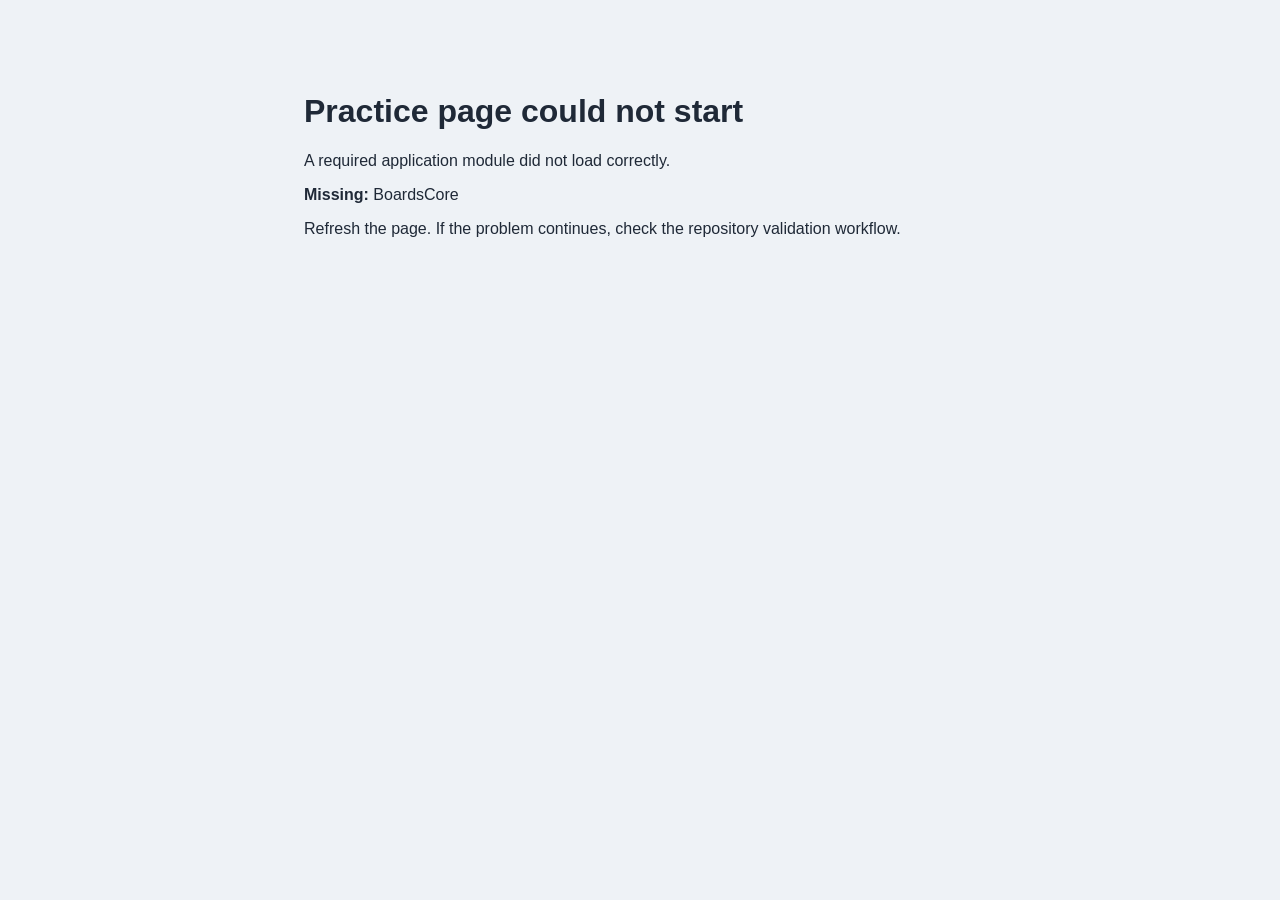
==== boards.html @ 1fe48257 "Add explicit analytics and builder regions" ====
<!DOCTYPE html>
<html lang="en">
<head>
  <meta charset="UTF-8">
  <meta name="viewport" content="width=device-width, initial-scale=1.0">
  <meta name="robots" content="noindex, nofollow, noarchive">
  <meta name="referrer" content="strict-origin-when-cross-origin">
  <title>Psychiatry Board Practice</title>
  <link rel="stylesheet" href="./styles/tokens.css?v=1">
  <link rel="stylesheet" href="./boards-shell.css?v=4">
  <link rel="stylesheet" href="./styles/ui-foundation.css?v=2">
  <link rel="stylesheet" href="./styles/feature-panels.css?v=1">
  <link rel="stylesheet" href="./boards-analytics.css?v=3">
  <link rel="stylesheet" href="./boards-builder.css?v=1">
</head>
<body>
  <div id="dashboardScreen" class="dashboard-screen">
    <header class="dashboard-topbar">
      <div>
        <div class="dashboard-eyebrow">K&amp;S QUESTION BANK</div>
        <h1>Psychiatry Board Practice</h1>
      </div>
      <div class="dashboard-top-actions">
        <a href="./index.html" class="text-link">Original study guide</a>
      </div>
    </header>

    <main class="dashboard-main">
      <section class="welcome-row">
        <div>
          <h2>Practice dashboard</h2>
          <p>Create a new randomized set, resume your current set, or review your question-bank status.</p>
        </div>
        <div class="dashboard-region dashboard-region-welcome-tools" data-dashboard-region="welcome-tools"></div>
      </section>

      <section id="summaryStats" class="summary-stats" aria-label="Question bank statistics"></section>

      <section class="dashboard-grid">
        <div class="dashboard-column">
          <article id="resumeCard" class="dashboard-card resume-card"></article>

          <article class="dashboard-card">
            <div class="card-heading-row">
              <div>
                <div class="card-kicker">CREATE</div>
                <h3>New practice set</h3>
              </div>
            </div>

            <div class="dashboard-region dashboard-region-practice-builder" data-dashboard-region="practice-builder"></div>

            <div class="form-section">
              <label class="field-label" for="questionCount">Number of questions</label>
              <div class="number-row">
                <input id="questionCount" type="number" min="1" max="602" value="40">
                <span id="questionRangeText">of 602 available</span>
              </div>
            </div>

            <div class="form-section">
              <div class="field-label">Mode</div>
              <div class="option-grid" id="modeOptions">
                <button type="button" class="option-card selected" data-mode="test">
                  <span class="option-title">Test mode</span>
                  <span class="option-copy">Answers and explanations stay hidden until you submit.</span>
                </button>
                <button type="button" class="option-card" data-mode="quiz">
                  <span class="option-title">Tutor mode</span>
                  <span class="option-copy">See the answer and explanation immediately.</span>
                </button>
              </div>
            </div>

            <div class="form-section" id="timingSection">
              <div class="field-label">Timing</div>
              <div class="segmented-control" id="timingOptions">
                <button type="button" class="segment selected" data-timing="timed">Timed</button>
                <button type="button" class="segment" data-timing="untimed">Untimed</button>
              </div>
              <div id="timerFields" class="timer-fields">
                <label>Hours<input id="timerHours" type="number" min="0" max="99" value="0"></label>
                <label>Minutes<input id="timerMinutes" type="number" min="0" max="59" value="47"></label>
                <label>Seconds<input id="timerSeconds" type="number" min="0" max="59" value="4"></label>
                <button type="button" id="boardPaceBtn" class="secondary-button">Use board pace</button>
              </div>
              <p class="field-help">The countdown is displayed continuously as hours:minutes:seconds.</p>
            </div>

            <button type="button" id="startNewSetBtn" class="primary-button full-width">Start randomized set</button>
          </article>

          <article class="dashboard-card">
            <div class="card-heading-row">
              <div>
                <div class="card-kicker">REVIEW</div>
                <h3>Focused practice</h3>
              </div>
            </div>
            <div class="review-actions">
              <button type="button" id="reviewIncorrectBtn" class="review-button">
                <span>Incorrect questions</span><strong id="reviewIncorrectCount">0</strong>
              </button>
              <button type="button" id="reviewFlaggedBtn" class="review-button">
                <span>Flagged questions</span><strong id="reviewFlaggedCount">0</strong>
              </button>
            </div>
          </article>
        </div>

        <div class="dashboard-column dashboard-column-wide">
          <article class="dashboard-card bank-card">
            <div class="card-heading-row bank-heading">
              <div>
                <div class="card-kicker">QUESTION BANK</div>
                <h3>All question statuses</h3>
                <p>Every question is shown below. Colors indicate your latest recorded result; the gold corner marks a flag.</p>
              </div>
            </div>
            <div id="bankLegend" class="bank-legend"></div>
            <div id="bankFilters" class="bank-filters"></div>
            <div id="bankGrid" class="bank-grid" aria-label="All question statuses"></div>
          </article>
          <section class="dashboard-region dashboard-region-stack" data-dashboard-region="analytics" aria-label="Analytics and test history"></section>
          <section class="dashboard-region dashboard-region-stack" data-dashboard-region="data-tools" aria-label="Data and recovery tools"></section>
        </div>
      </section>
    </main>

    <footer class="dashboard-footer">Unofficial personal study tool. Not produced or endorsed by ABPN or UWorld.</footer>
  </div>

  <div id="examScreen" class="exam-screen" hidden>
    <div id="examLoading" class="exam-loading">Opening your practice set…</div>
    <iframe id="examFrame" title="Psychiatry Board Practice Exam"></iframe>
  </div>

  <script src="https://accounts.google.com/gsi/client" async defer></script>
  <script src="./boards-config.js?v=4"></script>
  <script src="./data.js?v=3"></script>
  <script src="./questions-global.js?v=1"></script>
  <script src="./boards-store.js?v=1"></script>
  <script src="./boards-core.js?v=4"></script>
  <script src="./ui/dashboard-registry.js?v=1"></script>
  <script src="./ui/panel-templates.js?v=1"></script>
  <script src="./ui/dashboard-views.js?v=1"></script>
  <script src="./boards-dashboard.js?v=3"></script>
  <script src="./boards-exam-countdown.js?v=2"></script>
  <script src="./boards-exam-v2.js?v=3"></script>
  <script src="./boards-analytics.js?v=5"></script>
  <script src="./boards-builder.js?v=2"></script>
  <script src="./boards-nav-status.js?v=1"></script>
  <script src="./boards-maintenance.js?v=2"></script>
  <script src="./boards-safety.js?v=1"></script>
  <script src="./boards-question-bank-model.js?v=2"></script>
  <script src="./boards-visible-drive-client.js?v=1"></script>
  <script src="./boards-drive-backup.js?v=3"></script>
  <script src="./boards-question-vault.js?v=3"></script>
  <script src="./boards-hard-reset.js?v=2"></script>
  <script src="./boards-init.js?v=5"></script>
</body>
</html>
---- styles/tokens.css ----
:root {
  --color-navy:#12365f;
  --color-navy-dark:#0b2748;
  --color-blue:#2768a5;
  --color-blue-light:#e9f2fb;
  --color-green:#1f8a4c;
  --color-green-light:#e7f6ed;
  --color-red:#c13d3d;
  --color-red-light:#fceaea;
  --color-gold:#d99a20;
  --color-purple:#6d55a4;
  --color-surface:#ffffff;
  --color-page:#eef2f6;
  --color-border:#d5dde6;
  --color-text:#1f2937;
  --color-muted:#667789;

  /* Backward-compatible aliases used by the existing interface. */
  --navy:var(--color-navy);
  --navy-dark:var(--color-navy-dark);
  --blue:var(--color-blue);
  --blue-light:var(--color-blue-light);
  --green:var(--color-green);
  --green-light:var(--color-green-light);
  --red:var(--color-red);
  --red-light:var(--color-red-light);
  --gold:var(--color-gold);
  --purple:var(--color-purple);
  --surface:var(--color-surface);
  --page:var(--color-page);
  --border:var(--color-border);
  --text:var(--color-text);
  --muted:var(--color-muted);

  --space-1:4px;
  --space-2:8px;
  --space-3:12px;
  --space-4:16px;
  --space-5:20px;
  --space-6:24px;
  --space-7:32px;

  --radius-sm:5px;
  --radius-md:8px;
  --radius-lg:12px;
  --shadow-card:0 2px 8px rgba(26,46,68,.07);
  --shadow-dialog:0 24px 70px rgba(0,0,0,.28);
  --focus-ring:0 0 0 3px rgba(39,104,165,.24);
}
---- boards-shell.css ----
* { box-sizing:border-box; }
html, body { margin:0; min-height:100%; font-family:-apple-system,BlinkMacSystemFont,"Segoe UI",Roboto,Arial,sans-serif; color:var(--text); background:var(--page); }
button, input { font:inherit; }
button { cursor:pointer; }
.dashboard-screen { min-height:100vh; }
.dashboard-topbar { min-height:72px; display:flex; align-items:center; justify-content:space-between; gap:20px; padding:13px 32px; color:#fff; background:linear-gradient(135deg,var(--navy-dark),var(--navy)); box-shadow:0 2px 10px rgba(15,35,60,.22); }
.dashboard-topbar h1 { margin:2px 0 0; font-size:21px; letter-spacing:.01em; }
.dashboard-eyebrow { color:#bbd2e9; font-size:10px; font-weight:800; letter-spacing:.14em; }
.text-link { color:#e8f2fb; text-decoration:none; font-size:13px; font-weight:700; }
.text-link:hover { text-decoration:underline; }
.dashboard-main { width:min(1440px,100%); margin:0 auto; padding:26px 28px 44px; }
.welcome-row { display:flex; align-items:end; justify-content:space-between; gap:20px; margin-bottom:18px; }
.welcome-row h2 { margin:0 0 5px; color:var(--navy-dark); font-size:25px; }
.welcome-row p { margin:0; color:var(--muted); }
.summary-stats { display:grid; grid-template-columns:repeat(5,minmax(120px,1fr)); gap:12px; margin-bottom:18px; }
.stat-card { position:relative; overflow:hidden; padding:15px 17px; border:1px solid var(--border); border-radius:8px; background:var(--surface); box-shadow:0 2px 6px rgba(26,46,68,.06); }
.stat-card::before { content:""; position:absolute; inset:0 auto 0 0; width:4px; background:#95a4b3; }
.stat-card.correct::before { background:var(--green); }
.stat-card.incorrect::before { background:var(--red); }
.stat-card.flagged::before { background:var(--gold); }
.stat-card.unused::before { background:#8796a5; }
.stat-value { font-size:26px; line-height:1; font-weight:800; color:var(--navy-dark); font-variant-numeric:tabular-nums; }
.stat-label { margin-top:7px; color:var(--muted); font-size:11px; font-weight:800; text-transform:uppercase; letter-spacing:.06em; }
.dashboard-grid { display:grid; grid-template-columns:minmax(330px,430px) minmax(0,1fr); gap:18px; align-items:start; }
.dashboard-column { display:flex; flex-direction:column; gap:18px; }
.dashboard-card { padding:20px; border:1px solid var(--border); border-radius:9px; background:var(--surface); box-shadow:0 2px 8px rgba(26,46,68,.07); }
.card-heading-row { display:flex; align-items:flex-start; justify-content:space-between; gap:16px; margin-bottom:16px; }
.card-heading-row h3 { margin:2px 0 0; color:var(--navy-dark); font-size:19px; }
.card-kicker { color:var(--blue); font-size:10px; font-weight:900; letter-spacing:.13em; }
.resume-card:empty { display:none; }
.resume-card { border-left:5px solid var(--blue); }
.resume-heading { display:flex; align-items:flex-start; justify-content:space-between; gap:14px; }
.resume-heading h3 { margin:2px 0 4px; color:var(--navy-dark); }
.resume-mode { display:inline-flex; padding:5px 8px; border-radius:999px; color:#fff; background:var(--navy); font-size:10px; font-weight:900; letter-spacing:.06em; }
.resume-meta { display:grid; grid-template-columns:repeat(3,1fr); gap:8px; margin:16px 0; }
.resume-metric { padding:10px; border-radius:6px; background:#f3f6f9; text-align:center; }
.resume-metric strong { display:block; color:var(--navy-dark); font-size:17px; font-variant-numeric:tabular-nums; }
.resume-metric span { color:var(--muted); font-size:10px; font-weight:800; text-transform:uppercase; }
.resume-actions { display:flex; gap:9px; flex-wrap:wrap; }
.form-section { margin-top:18px; }
.field-label { display:block; margin-bottom:8px; color:#344455; font-size:12px; font-weight:850; text-transform:uppercase; letter-spacing:.04em; }
.number-row { display:flex; align-items:center; gap:10px; }
.number-row input { width:110px; padding:10px 11px; border:1px solid #aebdca; border-radius:6px; font-size:18px; font-weight:700; }
.number-row span { color:var(--muted); font-size:12px; }
.option-grid { display:grid; grid-template-columns:1fr 1fr; gap:10px; }
.option-card { min-height:104px; padding:13px; border:2px solid var(--border); border-radius:7px; background:#fff; text-align:left; }
.option-card:hover { border-color:#92aec9; }
.option-card.selected { border-color:var(--blue); background:var(--blue-light); box-shadow:0 0 0 1px rgba(39,104,165,.08); }
.option-title { display:block; color:var(--navy-dark); font-weight:850; }
.option-copy { display:block; margin-top:6px; color:var(--muted); font-size:11.5px; line-height:1.45; }
.segmented-control { display:inline-flex; padding:3px; border:1px solid #b9c5d1; border-radius:7px; background:#f0f4f7; }
.segment { min-width:92px; padding:7px 13px; border:0; border-radius:5px; color:#526577; background:transparent; font-weight:800; }
.segment.selected { color:#fff; background:var(--navy); }
.timer-fields { display:flex; align-items:end; gap:8px; flex-wrap:wrap; margin-top:12px; }
.timer-fields label { color:var(--muted); font-size:10px; font-weight:800; text-transform:uppercase; }
.timer-fields input { display:block; width:72px; margin-top:5px; padding:9px 8px; border:1px solid #aebdca; border-radius:5px; font-size:16px; font-weight:750; font-variant-numeric:tabular-nums; }
.timer-fields.disabled { opacity:.45; pointer-events:none; }
.field-help { margin:8px 0 0; color:var(--muted); font-size:11px; line-height:1.4; }
.primary-button,.secondary-button,.danger-button { border-radius:6px; padding:10px 15px; font-weight:850; }
.primary-button { border:1px solid var(--blue); color:#fff; background:var(--blue); }
.primary-button:hover { background:#1e5689; }
.secondary-button { border:1px solid #aebdca; color:#34495e; background:#fff; }
.secondary-button:hover { background:#f4f7fa; }
.danger-button { border:1px solid #b43a3a; color:#fff; background:#b43a3a; }
.full-width { width:100%; margin-top:22px; }
.review-actions { display:grid; grid-template-columns:1fr 1fr; gap:9px; }
.review-button { display:flex; justify-content:space-between; align-items:center; gap:10px; padding:12px; border:1px solid var(--border); border-radius:6px; background:#f8fafc; color:#344455; font-weight:750; }
.review-button strong { display:inline-flex; min-width:29px; height:25px; align-items:center; justify-content:center; border-radius:999px; color:#fff; background:var(--navy); font-size:12px; }
.review-button:disabled { opacity:.45; cursor:not-allowed; }
.bank-card { min-height:620px; }
.bank-heading p { max-width:720px; margin:7px 0 0; color:var(--muted); font-size:12px; line-height:1.45; }
.bank-legend { display:flex; flex-wrap:wrap; gap:12px; padding:10px 12px; border:1px solid var(--border); border-radius:6px; background:#f7f9fb; }
.legend-item { display:inline-flex; align-items:center; gap:6px; color:#526577; font-size:11px; font-weight:750; }
.legend-swatch { position:relative; width:18px; height:18px; border:1px solid #aebdca; border-radius:4px; background:#fff; }
.legend-swatch.correct { border-color:#54a877; background:var(--green-light); }
.legend-swatch.incorrect { border-color:#db7777; background:var(--red-light); }
.legend-swatch.answered { border-color:#7798ba; background:#e7f0fa; }
.legend-swatch.unused { background:#fff; }
.legend-swatch.flagged::after { content:""; position:absolute; top:-3px; right:-3px; width:7px; height:7px; border-radius:50%; background:var(--gold); border:1px solid #fff; }
.bank-filters { display:flex; flex-wrap:wrap; gap:7px; margin:13px 0; }
.filter-button { padding:6px 10px; border:1px solid #b9c5d1; border-radius:999px; color:#526577; background:#fff; font-size:11px; font-weight:800; }
.filter-button.selected { color:#fff; border-color:var(--navy); background:var(--navy); }
.bank-grid { display:grid; grid-template-columns:repeat(auto-fill,minmax(42px,1fr)); gap:6px; max-height:620px; overflow-y:auto; padding:3px 4px 5px 1px; }
.bank-tile { position:relative; height:38px; border:1px solid #b7c3cf; border-radius:5px; color:#526577; background:#fff; font-size:10.5px; font-weight:850; font-variant-numeric:tabular-nums; }
.bank-tile.correct { color:#166534; border-color:#68b386; background:var(--green-light); }
.bank-tile.incorrect,.bank-tile.omitted { color:#9b2d2d; border-color:#dd7d7d; background:var(--red-light); }
.bank-tile.answered { color:#244d78; border-color:#7899b9; background:#e7f0fa; }
.bank-tile.flagged::after { content:""; position:absolute; top:-3px; right:-3px; width:8px; height:8px; border-radius:50%; background:var(--gold); border:1px solid #fff; box-shadow:0 0 0 1px rgba(112,74,0,.25); }
.bank-tile.filtered-out { display:none; }
.dashboard-footer { padding:18px 24px 30px; color:#7b8b9a; text-align:center; font-size:10.5px; }
.exam-screen { position:fixed; inset:0; background:#eef2f6; }
.exam-screen iframe { width:100%; height:100%; border:0; display:block; }
.exam-loading { position:absolute; inset:0; z-index:2; display:flex; align-items:center; justify-content:center; color:var(--navy); font-weight:800; background:#eef2f6; }
@media(max-width:980px){ .summary-stats{grid-template-columns:repeat(3,1fr)} .dashboard-grid{grid-template-columns:1fr} .bank-grid{max-height:450px} }
@media(max-width:620px){ .dashboard-topbar{padding:12px 16px}.dashboard-main{padding:20px 13px 36px}.summary-stats{grid-template-columns:repeat(2,1fr)}.option-grid,.review-actions{grid-template-columns:1fr}.resume-meta{grid-template-columns:1fr 1fr}.bank-grid{grid-template-columns:repeat(7,1fr)} }
---- styles/feature-panels.css ----
.dashboard-region-stack {
  display:flex;
  flex-direction:column;
  gap:var(--space-5);
}

.progress-management-section {
  display:flex;
  flex-direction:column;
  gap:var(--space-5);
}

.reset-action-row,
.drive-backup-actions,
.question-vault-actions {
  display:flex;
  flex-wrap:wrap;
  gap:var(--space-2);
  margin-top:var(--space-3);
}

.reset-selection-summary,
.drive-backup-status {
  margin-top:var(--space-3);
  padding:10px var(--space-3);
  border:1px solid var(--border);
  border-radius:var(--radius-sm);
  background:#f7f9fb;
  color:var(--muted);
  font-size:12px;
}

.drive-backup-status.good {
  border-color:#abd6ba;
  background:#edf8f1;
  color:#17633a;
}

.drive-backup-status.warning {
  border-color:#e5c778;
  background:#fff8e8;
  color:#765500;
}

.drive-backup-status.error {
  border-color:#e7b0b0;
  background:#fff0f0;
  color:#8d2626;
}

.bank-grid.reset-selection-mode {
  padding:7px;
  border:2px dashed var(--blue);
  border-radius:var(--radius-md);
  background:#f4f8fc;
}

.bank-grid.reset-selection-mode .bank-tile { cursor:pointer; }

.bank-tile.reset-selected {
  outline:3px solid var(--purple);
  outline-offset:1px;
  border-color:var(--purple)!important;
  background:#eee9fb!important;
  color:#4b347d!important;
}

.bank-tile.reset-selected::before {
  position:absolute;
  top:0;
  left:2px;
  content:"✓";
  font-size:9px;
  font-weight:900;
}

.backup-row,
.cloud-history-row {
  display:flex;
  align-items:center;
  justify-content:space-between;
  gap:var(--space-3);
  padding:12px 0;
  border-top:1px solid var(--border);
}

.backup-row:first-child,
.cloud-history-row:first-child { border-top:0; }

.backup-row > div:first-child span,
.cloud-history-row span {
  display:block;
  margin-top:4px;
  color:var(--muted);
  font-size:11px;
}

.backup-actions {
  display:flex;
  flex-wrap:wrap;
  justify-content:flex-end;
  gap:7px;
}

.danger-button:disabled,
.secondary-button:disabled {
  cursor:not-allowed;
  opacity:.45;
}

.drive-backup-grid {
  display:grid;
  grid-template-columns:1fr 1fr;
  gap:10px;
  margin-top:var(--space-3);
}

.drive-backup-detail {
  padding:11px;
  border:1px solid var(--border);
  border-radius:var(--radius-sm);
  background:#f8fafc;
  color:var(--muted);
  font-size:12px;
}

.drive-backup-detail strong {
  display:block;
  margin-bottom:4px;
  color:var(--navy-dark);
}

.drive-auto-row {
  display:flex;
  align-items:center;
  gap:8px;
  margin-top:var(--space-3);
  color:var(--muted);
  font-size:12px;
}

.question-vault-note,
.hard-reset-warning {
  margin-top:var(--space-3);
  padding:11px var(--space-3);
  border-left:4px solid var(--purple);
  border-radius:var(--radius-sm);
  background:#f5f2fb;
  color:#4b3d68;
  font-size:12px;
  line-height:1.5;
}

.question-vault-summary {
  margin-top:var(--space-3);
  color:var(--muted);
  font-size:12px;
}

.question-vault-actions a.secondary-button {
  display:inline-flex;
  align-items:center;
  text-decoration:none;
}

.hard-reset-card {
  border-color:#e1b4b4;
  background:#fffafa;
}

.hard-reset-warning {
  border-left-color:#b53232;
  background:#fff0f0;
  color:#742020;
}

.hard-reset-modal {
  position:fixed;
  inset:0;
  z-index:1000;
  display:flex;
  align-items:center;
  justify-content:center;
  padding:20px;
  background:rgba(10,24,41,.58);
}

.hard-reset-modal[hidden] { display:none; }

.hard-reset-dialog {
  width:min(610px,100%);
  max-height:92vh;
  overflow:auto;
  padding:24px;
  border-radius:var(--radius-lg);
  background:var(--surface);
  box-shadow:0 24px 70px rgba(0,0,0,.28);
}

.hard-reset-dialog h2 {
  margin:0 0 8px;
  color:#7f2020;
}

.hard-reset-dialog p {
  color:var(--muted);
  line-height:1.55;
}

.hard-reset-field {
  display:block;
  margin-top:15px;
  color:var(--navy-dark);
  font-size:12px;
  font-weight:750;
}

.hard-reset-field input[type="password"],
.hard-reset-field input[type="text"] {
  display:block;
  width:100%;
  margin-top:6px;
  padding:10px 11px;
  border:1px solid var(--border);
  border-radius:var(--radius-md);
  font:inherit;
}

.hard-reset-check {
  display:flex;
  align-items:flex-start;
  gap:9px;
  margin-top:16px;
  color:#5d3c3c;
  font-size:12px;
  line-height:1.45;
}

.hard-reset-actions {
  display:flex;
  flex-wrap:wrap;
  justify-content:flex-end;
  gap:9px;
  margin-top:20px;
}

.hard-reset-code-note {
  margin-top:7px;
  color:var(--muted);
  font-size:11px;
}

@media(max-width:700px) {
  .drive-backup-grid { grid-template-columns:1fr; }

  .backup-row,
  .cloud-history-row {
    align-items:flex-start;
    flex-direction:column;
  }

  .backup-actions { justify-content:flex-start; }
  .reset-action-row > * { flex:1 1 150px; }
}

@media(max-width:620px) {
  .hard-reset-actions > * { flex:1 1 150px; }
}
---- boards-analytics.css ----
.analytics-section{display:grid;grid-template-columns:1fr;gap:18px;margin-top:18px}.analytics-metrics{display:grid;grid-template-columns:repeat(5,minmax(120px,1fr));gap:10px;margin-bottom:16px}.analytics-metric{padding:13px;border:1px solid var(--border);border-radius:7px;background:#f8fafc}.analytics-metric strong{display:block;color:var(--navy-dark);font-size:22px;font-variant-numeric:tabular-nums}.analytics-metric span{display:block;margin-top:5px;color:var(--muted);font-size:10px;font-weight:800;text-transform:uppercase}.category-table{border:1px solid var(--border);border-radius:7px;overflow:hidden}.category-row{display:grid;grid-template-columns:minmax(220px,2fr) repeat(4,minmax(80px,.65fr));gap:10px;align-items:center;padding:10px 12px;border-top:1px solid var(--border);font-size:12px}.category-row:first-child{border-top:0}.category-head{background:#edf2f7;color:#526577;font-weight:900;text-transform:uppercase;font-size:10px}.history-row{display:grid;grid-template-columns:minmax(170px,1.2fr) 75px minmax(170px,1fr) auto;gap:12px;align-items:center;padding:12px 0;border-top:1px solid var(--border)}.history-row:first-child{border-top:0}.history-row>div:first-child span{display:block;margin-top:4px;color:var(--muted);font-size:11px}.history-score{font-size:22px;font-weight:900;color:var(--navy-dark)}.history-meta{font-size:11px;line-height:1.45;color:var(--muted)}.history-actions{display:flex;gap:6px}.analytics-empty{padding:20px;border:1px dashed #b7c3cf;border-radius:7px;color:var(--muted);text-align:center;font-size:12px}.history-modal{position:fixed;inset:0;z-index:10000;padding:28px;background:rgba(15,23,42,.72);overflow:auto}.history-dialog{position:relative;width:min(1000px,100%);margin:0 auto;background:#fff;border-radius:10px;padding:26px;box-shadow:0 24px 70px rgba(0,0,0,.35)}.history-close{position:absolute;right:14px;top:10px;border:0;background:none;font-size:30px;color:#64748b}.review-summary{display:flex;flex-wrap:wrap;gap:10px;margin:12px 0 20px}.review-summary span,.review-summary strong{padding:8px 10px;border-radius:6px;background:#eef3f8}.review-summary strong{color:var(--navy-dark);font-size:20px}.review-table-wrap{overflow:auto}.review-table-wrap table{width:100%;border-collapse:collapse;font-size:12px}.review-table-wrap th,.review-table-wrap td{padding:9px;border-bottom:1px solid var(--border);text-align:left}.review-question{margin-top:8px;border:1px solid var(--border);border-left:5px solid #94a3b8;border-radius:6px;padding:10px 12px}.review-question.correct{border-left-color:#22a35a}.review-question.incorrect,.review-question.omitted{border-left-color:#cf4a4a}.review-question summary{cursor:pointer;font-weight:800}.review-question p{line-height:1.5}.review-explanation{padding:10px;background:#f7f9fb;border-radius:5px}.dashboard-column-wide>.bank-card{order:0}#analyticsSection{order:1}#progressManagementSection{order:2}@media(max-width:1100px){.analytics-metrics{grid-template-columns:repeat(3,1fr)}}@media(max-width:700px){.analytics-metrics{grid-template-columns:repeat(2,1fr)}.category-row{grid-template-columns:1fr 60px 60px 65px 75px;font-size:10px}.history-row{grid-template-columns:1fr 70px}.history-meta,.history-actions{grid-column:1/-1}.history-modal{padding:10px}.history-dialog{padding:20px}}
---- boards-builder.css ----
.builder-section { padding-top:18px; border-top:1px solid #e2e8f0; }
.builder-heading-row { display:flex; align-items:flex-start; justify-content:space-between; gap:12px; }
.builder-summary { margin-top:-3px; color:#6b7c8d; font-size:11px; }
.builder-mini-actions { display:flex; gap:5px; flex-wrap:wrap; }
.builder-link-button { padding:4px 7px; border:0; color:#2768a5; background:transparent; font-size:11px; font-weight:800; }
.builder-link-button:hover { text-decoration:underline; }
.subject-selection-grid { display:grid; grid-template-columns:1fr; gap:6px; max-height:300px; overflow-y:auto; margin-top:10px; padding:3px; border:1px solid #d5dde6; border-radius:7px; background:#f7f9fb; }
.subject-option { position:relative; display:grid; grid-template-columns:20px minmax(0,1fr) 38px; align-items:center; gap:9px; min-height:52px; padding:8px 10px; border:1px solid transparent; border-radius:6px; background:#fff; cursor:pointer; }
.subject-option:hover { border-color:#9eb5ca; }
.subject-option.selected { border-color:#6f9cc5; background:#edf5fc; }
.subject-option input { position:absolute; opacity:0; pointer-events:none; }
.subject-check { display:flex; width:17px; height:17px; align-items:center; justify-content:center; border:1px solid #9aabba; border-radius:4px; background:#fff; }
.subject-option.selected .subject-check { border-color:#2768a5; background:#2768a5; }
.subject-option.selected .subject-check::after { content:'✓'; color:#fff; font-size:12px; font-weight:900; }
.subject-copy { min-width:0; }
.subject-copy strong { display:block; color:#173b62; font-size:11.5px; }
.subject-copy span { display:block; margin-top:2px; overflow:hidden; color:#647587; font-size:10.5px; line-height:1.3; text-overflow:ellipsis; white-space:nowrap; }
.subject-count { display:flex; min-width:32px; height:25px; align-items:center; justify-content:center; border-radius:999px; color:#244d78; background:#e5eef7; font-size:10.5px; font-weight:850; }
.pool-grid { display:grid; grid-template-columns:repeat(2,minmax(0,1fr)); gap:8px; }
.pool-card { position:relative; min-height:91px; padding:11px 48px 11px 11px; border:2px solid #d5dde6; border-radius:7px; color:#344455; background:#fff; text-align:left; }
.pool-card:hover { border-color:#94adc4; }
.pool-card.selected { border-color:#2768a5; background:#eaf3fb; }
.pool-title { display:block; color:#173b62; font-size:12.5px; font-weight:850; }
.pool-copy { display:block; margin-top:5px; color:#667789; font-size:10.5px; line-height:1.35; }
.pool-count { position:absolute; top:10px; right:10px; display:flex; min-width:31px; height:25px; align-items:center; justify-content:center; padding:0 7px; border-radius:999px; color:#fff; background:#173b62; font-size:10.5px; }
.pool-card.selected .pool-count { background:#2768a5; }
.builder-warning { margin-top:9px; padding:9px 10px; border:1px solid #e2a4a4; border-radius:6px; color:#922f2f; background:#fceded; font-size:11px; font-weight:700; }
#startNewSetBtn:disabled { opacity:.48; cursor:not-allowed; }
@media(min-width:1200px){ .subject-selection-grid{grid-template-columns:1fr 1fr} }
@media(max-width:620px){ .pool-grid{grid-template-columns:1fr}.subject-selection-grid{max-height:360px} }
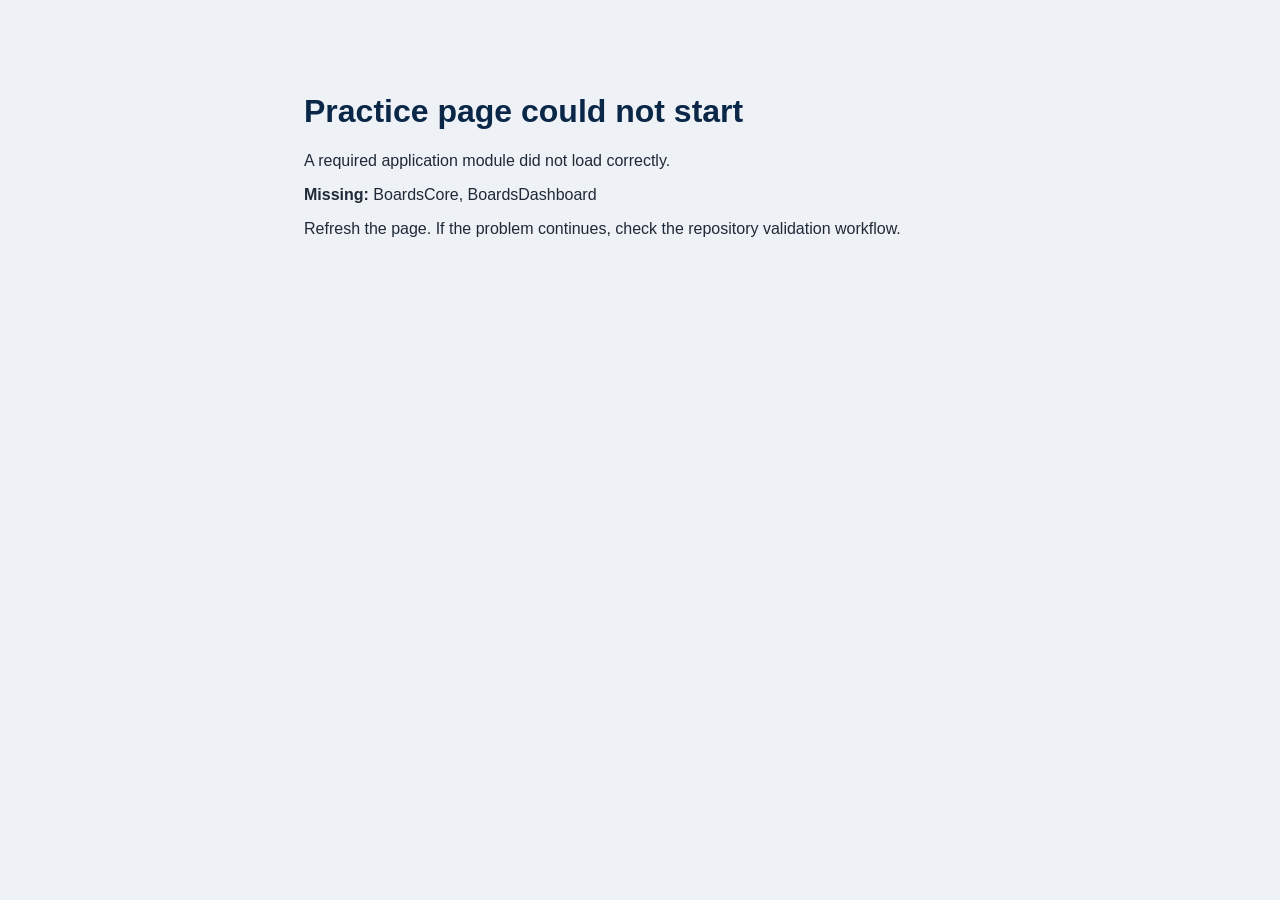
==== commit 53404dc5: "Bump refactored UI asset cache versions" ====
--- a/boards.html
+++ b/boards.html
@@ -10,7 +10,7 @@
   <link rel="stylesheet" href="./boards-shell.css?v=4">
   <link rel="stylesheet" href="./styles/ui-foundation.css?v=2">
   <link rel="stylesheet" href="./styles/feature-panels.css?v=1">
-  <link rel="stylesheet" href="./boards-analytics.css?v=3">
+  <link rel="stylesheet" href="./boards-analytics.css?v=4">
   <link rel="stylesheet" href="./boards-builder.css?v=1">
 </head>
 <body>
@@ -143,8 +143,8 @@
   <script src="./boards-core.js?v=4"></script>
   <script src="./ui/dashboard-registry.js?v=1"></script>
   <script src="./ui/panel-templates.js?v=1"></script>
-  <script src="./ui/dashboard-views.js?v=1"></script>
-  <script src="./boards-dashboard.js?v=3"></script>
+  <script src="./ui/dashboard-views.js?v=2"></script>
+  <script src="./boards-dashboard.js?v=4"></script>
   <script src="./boards-exam-countdown.js?v=2"></script>
   <script src="./boards-exam-v2.js?v=3"></script>
   <script src="./boards-analytics.js?v=5"></script>
--- a/boards-analytics.css
+++ b/boards-analytics.css
@@ -1 +1,245 @@
-.analytics-section{display:grid;grid-template-columns:1fr;gap:18px;margin-top:18px}.analytics-metrics{display:grid;grid-template-columns:repeat(5,minmax(120px,1fr));gap:10px;margin-bottom:16px}.analytics-metric{padding:13px;border:1px solid var(--border);border-radius:7px;background:#f8fafc}.analytics-metric strong{display:block;color:var(--navy-dark);font-size:22px;font-variant-numeric:tabular-nums}.analytics-metric span{display:block;margin-top:5px;color:var(--muted);font-size:10px;font-weight:800;text-transform:uppercase}.category-table{border:1px solid var(--border);border-radius:7px;overflow:hidden}.category-row{display:grid;grid-template-columns:minmax(220px,2fr) repeat(4,minmax(80px,.65fr));gap:10px;align-items:center;padding:10px 12px;border-top:1px solid var(--border);font-size:12px}.category-row:first-child{border-top:0}.category-head{background:#edf2f7;color:#526577;font-weight:900;text-transform:uppercase;font-size:10px}.history-row{display:grid;grid-template-columns:minmax(170px,1.2fr) 75px minmax(170px,1fr) auto;gap:12px;align-items:center;padding:12px 0;border-top:1px solid var(--border)}.history-row:first-child{border-top:0}.history-row>div:first-child span{display:block;margin-top:4px;color:var(--muted);font-size:11px}.history-score{font-size:22px;font-weight:900;color:var(--navy-dark)}.history-meta{font-size:11px;line-height:1.45;color:var(--muted)}.history-actions{display:flex;gap:6px}.analytics-empty{padding:20px;border:1px dashed #b7c3cf;border-radius:7px;color:var(--muted);text-align:center;font-size:12px}.history-modal{position:fixed;inset:0;z-index:10000;padding:28px;background:rgba(15,23,42,.72);overflow:auto}.history-dialog{position:relative;width:min(1000px,100%);margin:0 auto;background:#fff;border-radius:10px;padding:26px;box-shadow:0 24px 70px rgba(0,0,0,.35)}.history-close{position:absolute;right:14px;top:10px;border:0;background:none;font-size:30px;color:#64748b}.review-summary{display:flex;flex-wrap:wrap;gap:10px;margin:12px 0 20px}.review-summary span,.review-summary strong{padding:8px 10px;border-radius:6px;background:#eef3f8}.review-summary strong{color:var(--navy-dark);font-size:20px}.review-table-wrap{overflow:auto}.review-table-wrap table{width:100%;border-collapse:collapse;font-size:12px}.review-table-wrap th,.review-table-wrap td{padding:9px;border-bottom:1px solid var(--border);text-align:left}.review-question{margin-top:8px;border:1px solid var(--border);border-left:5px solid #94a3b8;border-radius:6px;padding:10px 12px}.review-question.correct{border-left-color:#22a35a}.review-question.incorrect,.review-question.omitted{border-left-color:#cf4a4a}.review-question summary{cursor:pointer;font-weight:800}.review-question p{line-height:1.5}.review-explanation{padding:10px;background:#f7f9fb;border-radius:5px}.dashboard-column-wide>.bank-card{order:0}#analyticsSection{order:1}#progressManagementSection{order:2}@media(max-width:1100px){.analytics-metrics{grid-template-columns:repeat(3,1fr)}}@media(max-width:700px){.analytics-metrics{grid-template-columns:repeat(2,1fr)}.category-row{grid-template-columns:1fr 60px 60px 65px 75px;font-size:10px}.history-row{grid-template-columns:1fr 70px}.history-meta,.history-actions{grid-column:1/-1}.history-modal{padding:10px}.history-dialog{padding:20px}}+.analytics-section {
+  display:grid;
+  grid-template-columns:1fr;
+  gap:18px;
+  margin-top:18px;
+}
+
+.analytics-metrics {
+  display:grid;
+  grid-template-columns:repeat(5,minmax(120px,1fr));
+  gap:10px;
+  margin-bottom:16px;
+}
+
+.analytics-metric {
+  min-width:0;
+  padding:13px;
+  border:1px solid var(--border);
+  border-radius:7px;
+  background:#f8fafc;
+}
+
+.analytics-metric strong {
+  display:block;
+  color:var(--navy-dark);
+  font-size:22px;
+  font-variant-numeric:tabular-nums;
+}
+
+.analytics-metric span {
+  display:block;
+  margin-top:5px;
+  overflow-wrap:anywhere;
+  color:var(--muted);
+  font-size:10px;
+  font-weight:800;
+  text-transform:uppercase;
+}
+
+.category-table {
+  max-width:100%;
+  overflow:hidden;
+  border:1px solid var(--border);
+  border-radius:7px;
+}
+
+.category-row {
+  display:grid;
+  grid-template-columns:minmax(220px,2fr) repeat(4,minmax(80px,.65fr));
+  gap:10px;
+  align-items:center;
+  padding:10px 12px;
+  border-top:1px solid var(--border);
+  font-size:12px;
+}
+
+.category-row:first-child { border-top:0; }
+.category-row > span { min-width:0; }
+
+.category-head {
+  background:#edf2f7;
+  color:#526577;
+  font-size:10px;
+  font-weight:900;
+  text-transform:uppercase;
+}
+
+.history-row {
+  display:grid;
+  grid-template-columns:minmax(170px,1.2fr) 75px minmax(170px,1fr) auto;
+  gap:12px;
+  align-items:center;
+  padding:12px 0;
+  border-top:1px solid var(--border);
+}
+
+.history-row:first-child { border-top:0; }
+
+.history-row > div {
+  min-width:0;
+}
+
+.history-row > div:first-child span {
+  display:block;
+  margin-top:4px;
+  color:var(--muted);
+  font-size:11px;
+}
+
+.history-score {
+  color:var(--navy-dark);
+  font-size:22px;
+  font-weight:900;
+}
+
+.history-meta {
+  color:var(--muted);
+  font-size:11px;
+  line-height:1.45;
+}
+
+.history-actions {
+  display:flex;
+  flex-wrap:wrap;
+  gap:6px;
+}
+
+.analytics-empty {
+  padding:20px;
+  border:1px dashed #b7c3cf;
+  border-radius:7px;
+  color:var(--muted);
+  font-size:12px;
+  text-align:center;
+}
+
+.history-modal {
+  position:fixed;
+  inset:0;
+  z-index:10000;
+  overflow:auto;
+  padding:28px;
+  background:rgba(15,23,42,.72);
+}
+
+.history-dialog {
+  position:relative;
+  width:min(1000px,100%);
+  margin:0 auto;
+  padding:26px;
+  border-radius:10px;
+  background:#fff;
+  box-shadow:0 24px 70px rgba(0,0,0,.35);
+}
+
+.history-close {
+  position:absolute;
+  top:10px;
+  right:14px;
+  border:0;
+  background:none;
+  color:#64748b;
+  font-size:30px;
+}
+
+.review-summary {
+  display:flex;
+  flex-wrap:wrap;
+  gap:10px;
+  margin:12px 0 20px;
+}
+
+.review-summary span,
+.review-summary strong {
+  padding:8px 10px;
+  border-radius:6px;
+  background:#eef3f8;
+}
+
+.review-summary strong {
+  color:var(--navy-dark);
+  font-size:20px;
+}
+
+.review-table-wrap {
+  max-width:100%;
+  overflow:auto;
+}
+
+.review-table-wrap table {
+  width:100%;
+  border-collapse:collapse;
+  font-size:12px;
+}
+
+.review-table-wrap th,
+.review-table-wrap td {
+  padding:9px;
+  border-bottom:1px solid var(--border);
+  text-align:left;
+}
+
+.review-question {
+  margin-top:8px;
+  padding:10px 12px;
+  border:1px solid var(--border);
+  border-left:5px solid #94a3b8;
+  border-radius:6px;
+}
+
+.review-question.correct { border-left-color:#22a35a; }
+.review-question.incorrect,
+.review-question.omitted { border-left-color:#cf4a4a; }
+
+.review-question summary {
+  cursor:pointer;
+  font-weight:800;
+}
+
+.review-question p { line-height:1.5; }
+
+.review-explanation {
+  padding:10px;
+  border-radius:5px;
+  background:#f7f9fb;
+}
+
+.dashboard-column-wide > .bank-card { order:0; }
+#analyticsSection { order:1; }
+#progressManagementSection { order:2; }
+
+@media(max-width:1100px) {
+  .analytics-metrics { grid-template-columns:repeat(3,minmax(0,1fr)); }
+}
+
+@media(max-width:700px) {
+  .analytics-metrics { grid-template-columns:repeat(2,minmax(0,1fr)); }
+
+  .category-row {
+    grid-template-columns:minmax(0,1.45fr) repeat(4,minmax(0,.62fr));
+    gap:4px;
+    padding:8px 6px;
+    font-size:9.5px;
+  }
+
+  .category-row > span:first-child {
+    overflow-wrap:anywhere;
+  }
+
+  .category-head {
+    font-size:8.5px;
+  }
+
+  .history-row {
+    grid-template-columns:minmax(0,1fr) 70px;
+  }
+
+  .history-meta,
+  .history-actions {
+    grid-column:1/-1;
+  }
+
+  .history-modal { padding:10px; }
+  .history-dialog { padding:20px; }
+}
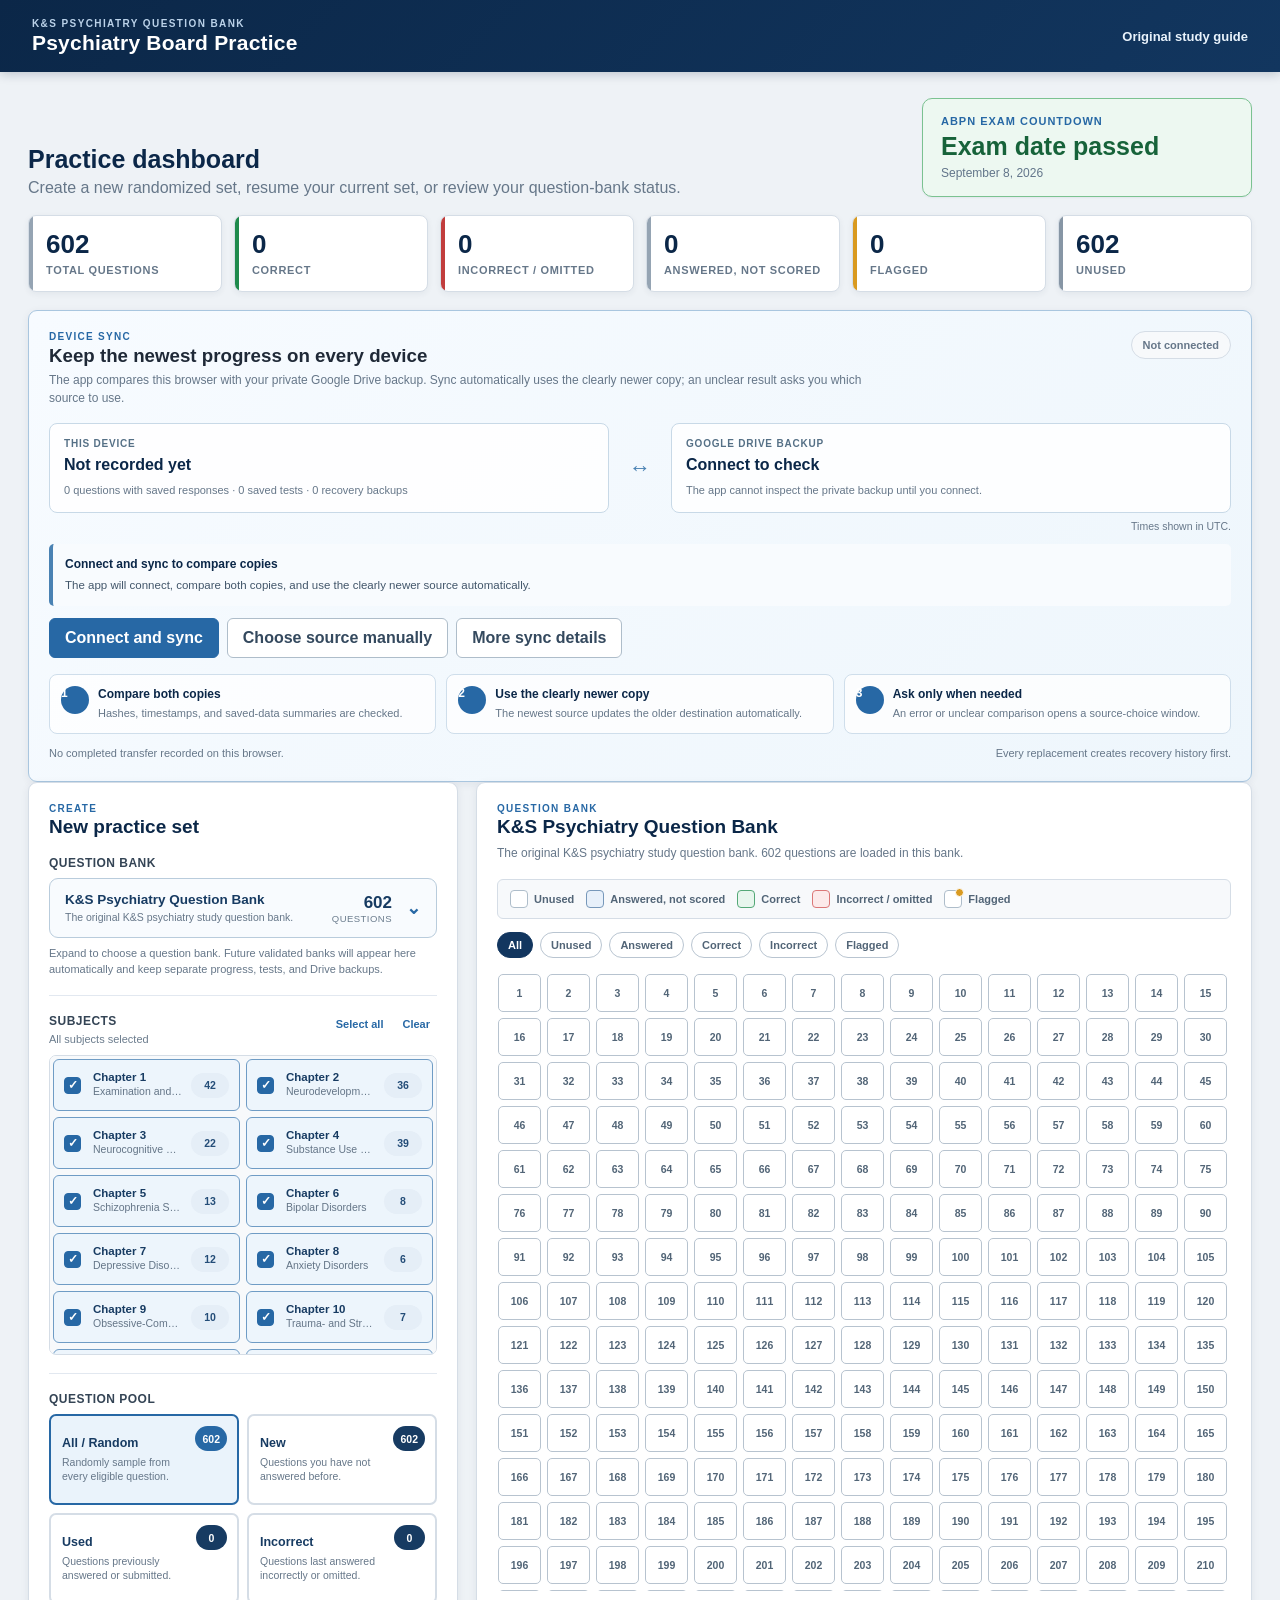
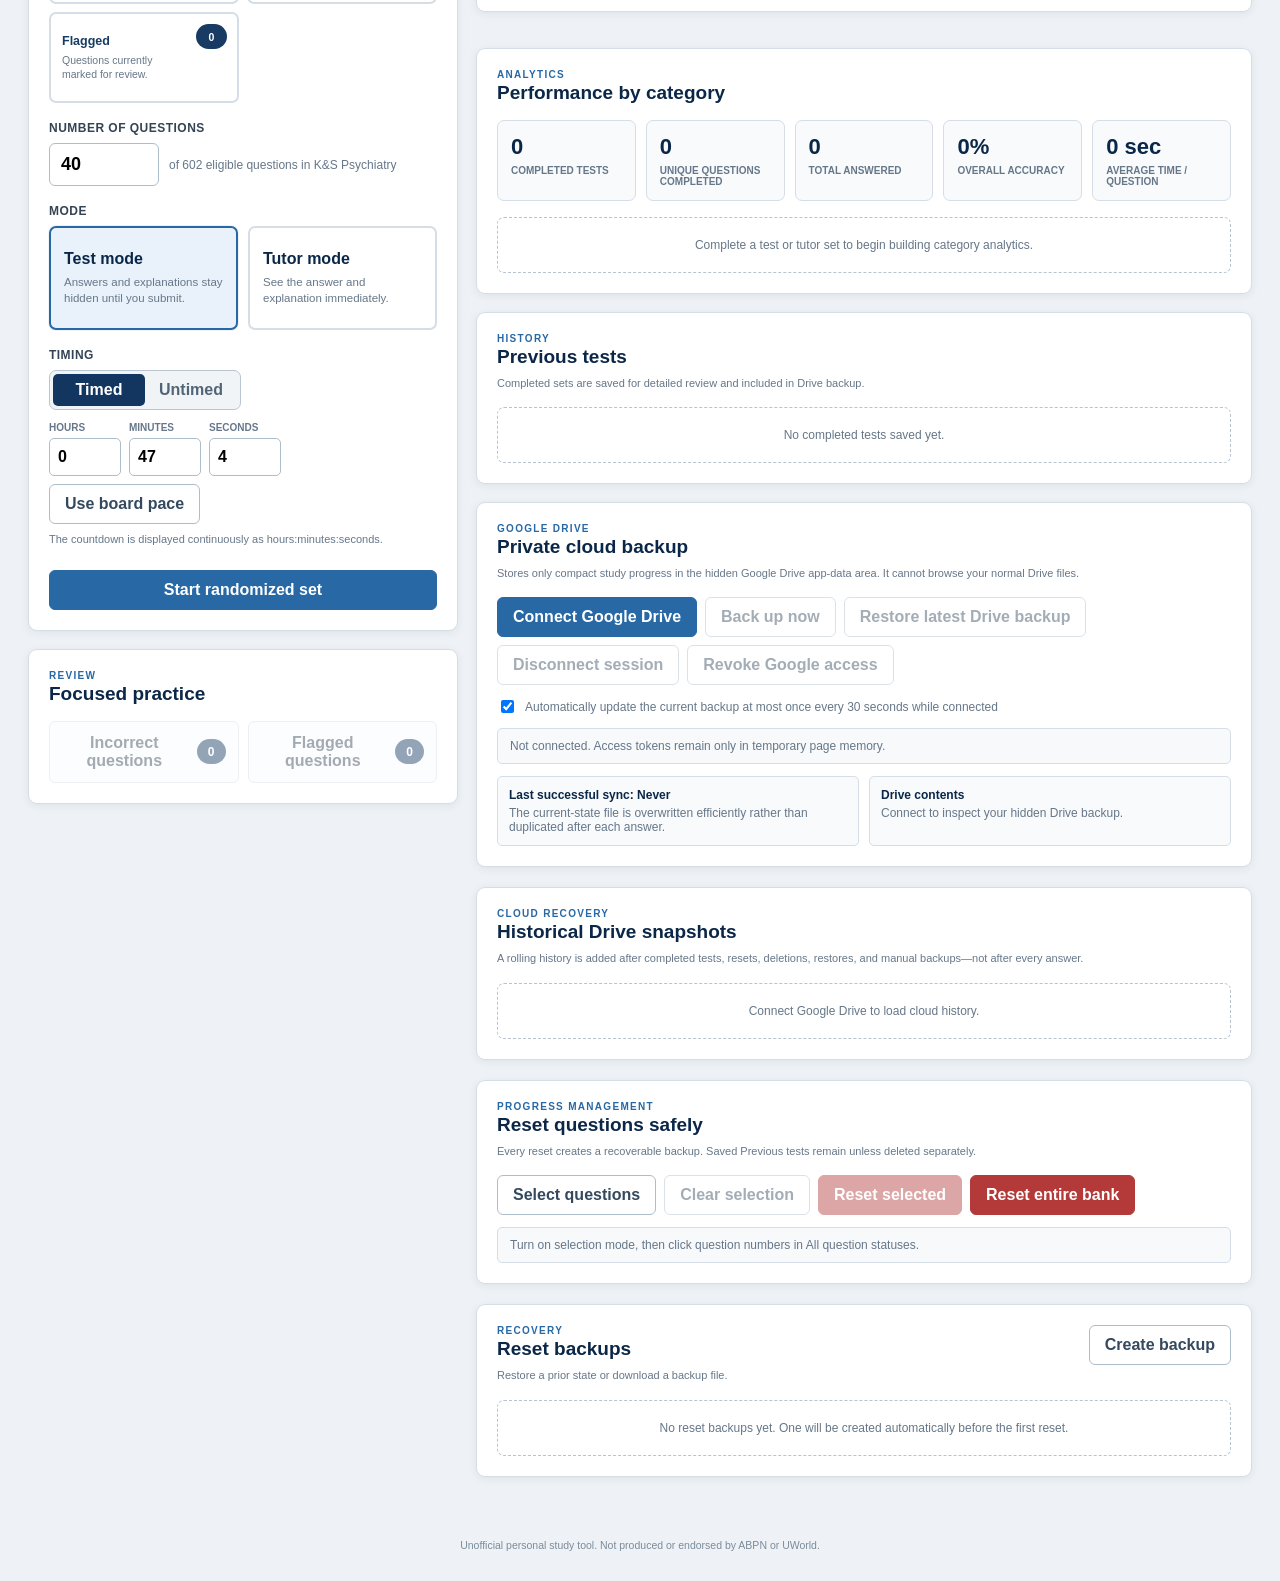
==== commit 006ea306: "Version multi-bank selector and runtime assets" ====
--- a/boards.html
+++ b/boards.html
@@ -10,8 +10,9 @@
   <link rel="stylesheet" href="./boards-shell.css?v=4">
   <link rel="stylesheet" href="./styles/ui-foundation.css?v=2">
   <link rel="stylesheet" href="./styles/feature-panels.css?v=1">
+  <link rel="stylesheet" href="./styles/device-sync.css?v=3">
   <link rel="stylesheet" href="./boards-analytics.css?v=4">
-  <link rel="stylesheet" href="./boards-builder.css?v=1">
+  <link rel="stylesheet" href="./boards-builder.css?v=2">
 </head>
 <body>
   <div id="dashboardScreen" class="dashboard-screen">
@@ -36,6 +37,42 @@
 
       <section id="summaryStats" class="summary-stats" aria-label="Question bank statistics"></section>
 
+      <section id="deviceSyncCard" class="device-sync-card dashboard-card" aria-labelledby="deviceSyncTitle">
+        <div class="device-sync-heading">
+          <div>
+            <div class="card-kicker">DEVICE SYNC</div>
+            <h3 id="deviceSyncTitle">Keep your progress available on every device</h3>
+            <p>Your answers are stored in each browser. Google Drive safely transfers the latest study state between your phone, tablet, and computer.</p>
+          </div>
+          <div id="deviceSyncStatus" class="device-sync-status neutral" aria-live="polite">Not connected</div>
+        </div>
+
+        <div class="device-sync-steps" aria-label="Three steps for moving study progress between devices">
+          <div class="device-sync-step">
+            <span class="device-sync-number">1</span>
+            <div><strong>Start on the device with your newest progress</strong><span>Connect the same Google account you will use on your other devices.</span></div>
+          </div>
+          <div class="device-sync-step">
+            <span class="device-sync-number">2</span>
+            <div><strong>Back up this device</strong><span>Press the backup button before changing devices, or wait for automatic backup to finish.</span></div>
+          </div>
+          <div class="device-sync-step">
+            <span class="device-sync-number">3</span>
+            <div><strong>Restore on the other device</strong><span>Open this page there, connect the same account, then restore Drive onto that browser.</span></div>
+          </div>
+        </div>
+
+        <div class="device-sync-actions" role="group" aria-label="Cross-device sync controls">
+          <button type="button" id="deviceSyncConnect" class="primary-button" disabled>Connect Google Drive</button>
+          <button type="button" id="deviceSyncBackup" class="secondary-button" disabled>Back up this device</button>
+          <button type="button" id="deviceSyncRestore" class="secondary-button" disabled>Restore Drive onto this device</button>
+          <button type="button" id="deviceSyncDetails" class="secondary-button">More sync details</button>
+        </div>
+
+        <div id="deviceSyncMessage" class="device-sync-message" aria-live="polite"><strong>Important:</strong> use one device at a time. Before switching, make sure the latest device has completed a backup.</div>
+        <div id="deviceSyncLastSync" class="field-help">Last successful sync: Never</div>
+      </section>
+
       <section class="dashboard-grid">
         <div class="dashboard-column">
           <article id="resumeCard" class="dashboard-card resume-card"></article>
@@ -136,27 +173,28 @@
   </div>
 
   <script src="https://accounts.google.com/gsi/client" async defer></script>
-  <script src="./boards-config.js?v=4"></script>
+  <script src="./boards-config.js?v=5"></script>
   <script src="./data.js?v=3"></script>
-  <script src="./questions-global.js?v=1"></script>
+  <script src="./questions-global.js?v=2"></script>
   <script src="./boards-store.js?v=1"></script>
-  <script src="./boards-core.js?v=4"></script>
+  <script src="./boards-core.js?v=5"></script>
   <script src="./ui/dashboard-registry.js?v=1"></script>
   <script src="./ui/panel-templates.js?v=1"></script>
   <script src="./ui/dashboard-views.js?v=2"></script>
   <script src="./boards-dashboard.js?v=4"></script>
   <script src="./boards-exam-countdown.js?v=2"></script>
-  <script src="./boards-exam-v2.js?v=3"></script>
+  <script src="./boards-exam-v2.js?v=4"></script>
   <script src="./boards-analytics.js?v=5"></script>
-  <script src="./boards-builder.js?v=2"></script>
+  <script src="./boards-builder.js?v=3"></script>
   <script src="./boards-nav-status.js?v=1"></script>
   <script src="./boards-maintenance.js?v=2"></script>
   <script src="./boards-safety.js?v=1"></script>
   <script src="./boards-question-bank-model.js?v=2"></script>
   <script src="./boards-visible-drive-client.js?v=1"></script>
-  <script src="./boards-drive-backup.js?v=3"></script>
+  <script src="./boards-drive-backup.js?v=5"></script>
+  <script src="./boards-device-sync.js?v=3"></script>
   <script src="./boards-question-vault.js?v=3"></script>
   <script src="./boards-hard-reset.js?v=2"></script>
   <script src="./boards-init.js?v=5"></script>
 </body>
-</html>
+</html>
--- a/styles/device-sync.css
+++ b/styles/device-sync.css
@@ -0,0 +1,326 @@
+.device-sync-card {
+  margin-top: var(--space-4);
+  border-color: #a9c6df;
+  background: linear-gradient(135deg, #f7fbff 0%, #eef6fc 100%);
+}
+
+.device-sync-heading {
+  display:flex;
+  align-items:flex-start;
+  justify-content:space-between;
+  gap:var(--space-4);
+}
+
+.device-sync-heading h3 { margin:3px 0 4px; }
+
+.device-sync-heading p {
+  max-width:820px;
+  margin:0;
+  color:var(--muted);
+  font-size:12px;
+  line-height:1.5;
+}
+
+.device-sync-status {
+  flex:0 0 auto;
+  padding:7px 11px;
+  border:1px solid var(--border);
+  border-radius:999px;
+  background:#f7f9fb;
+  color:var(--muted);
+  font-size:11px;
+  font-weight:850;
+  white-space:nowrap;
+}
+
+.device-sync-status.good {
+  border-color:#abd6ba;
+  background:#edf8f1;
+  color:#17633a;
+}
+
+.device-sync-status.warning {
+  border-color:#e5c778;
+  background:#fff8e8;
+  color:#765500;
+}
+
+.device-sync-status.error {
+  border-color:#e7b0b0;
+  background:#fff0f0;
+  color:#8d2626;
+}
+
+.device-sync-comparison {
+  display:grid;
+  grid-template-columns:minmax(0,1fr) 42px minmax(0,1fr);
+  gap:10px;
+  align-items:stretch;
+  margin-top:var(--space-4);
+}
+
+.device-sync-copy {
+  min-width:0;
+  padding:14px;
+  border:1px solid #c8d9e7;
+  border-radius:var(--radius-md);
+  background:rgba(255,255,255,.88);
+}
+
+.device-sync-copy-kicker {
+  display:block;
+  color:#557086;
+  font-size:10px;
+  font-weight:900;
+  letter-spacing:.08em;
+  text-transform:uppercase;
+}
+
+.device-sync-copy strong,
+.device-sync-choice-copy strong {
+  display:block;
+  margin-top:6px;
+  color:var(--navy-dark);
+  font-size:16px;
+  font-variant-numeric:tabular-nums;
+  line-height:1.3;
+}
+
+.device-sync-copy p,
+.device-sync-choice-copy p {
+  margin:7px 0 0;
+  color:var(--muted);
+  font-size:11px;
+  line-height:1.45;
+}
+
+.device-sync-bridge {
+  display:flex;
+  align-items:center;
+  justify-content:center;
+  color:#4a82b3;
+  font-size:22px;
+  font-weight:900;
+}
+
+.device-sync-timezone {
+  margin-top:7px;
+  color:var(--muted);
+  font-size:10.5px;
+  text-align:right;
+}
+
+.device-sync-message {
+  display:grid;
+  gap:4px;
+  margin-top:var(--space-3);
+  padding:11px var(--space-3);
+  border-left:4px solid #4a82b3;
+  border-radius:var(--radius-sm);
+  background:#f8fbfe;
+  color:#42566a;
+  font-size:11.5px;
+  line-height:1.5;
+}
+
+.device-sync-message strong {
+  color:var(--navy-dark);
+  font-size:12px;
+}
+
+.device-sync-message span { display:block; }
+
+.device-sync-actions {
+  display:flex;
+  flex-wrap:wrap;
+  gap:var(--space-2);
+  margin-top:var(--space-3);
+}
+
+.device-sync-actions button:disabled,
+.device-sync-dialog button:disabled {
+  cursor:not-allowed;
+  opacity:.45;
+}
+
+.device-sync-steps {
+  display:grid;
+  grid-template-columns:repeat(3,minmax(0,1fr));
+  gap:10px;
+  margin-top:var(--space-4);
+}
+
+.device-sync-step {
+  display:grid;
+  grid-template-columns:28px minmax(0,1fr);
+  gap:9px;
+  align-items:flex-start;
+  padding:11px;
+  border:1px solid #cfdeeb;
+  border-radius:var(--radius-md);
+  background:rgba(255,255,255,.78);
+}
+
+.device-sync-number {
+  display:flex;
+  width:28px;
+  height:28px;
+  align-items:center;
+  justify-content:center;
+  border-radius:50%;
+  background:var(--blue);
+  color:#fff;
+  font-size:12px;
+  font-weight:900;
+}
+
+.device-sync-step strong,
+.device-sync-step span { display:block; }
+
+.device-sync-step strong {
+  color:var(--navy-dark);
+  font-size:12px;
+  line-height:1.35;
+}
+
+.device-sync-step div > span {
+  margin-top:4px;
+  color:var(--muted);
+  font-size:11px;
+  line-height:1.45;
+}
+
+.device-sync-footer {
+  display:flex;
+  flex-wrap:wrap;
+  justify-content:space-between;
+  gap:8px 14px;
+  margin-top:var(--space-3);
+}
+
+.device-sync-footer .field-help { margin:0; }
+
+.device-sync-dialog {
+  width:min(760px,calc(100vw - 28px));
+  max-height:calc(100vh - 28px);
+  padding:0;
+  border:0;
+  border-radius:var(--radius-lg);
+  box-shadow:0 24px 70px rgba(23,43,64,.28);
+  background:#fff;
+  color:var(--navy-dark);
+}
+
+.device-sync-dialog::backdrop {
+  background:rgba(22,39,56,.62);
+  backdrop-filter:blur(2px);
+}
+
+.device-sync-dialog-card {
+  display:block;
+  margin:0;
+  padding:22px;
+  overflow:auto;
+}
+
+.device-sync-dialog-heading {
+  display:flex;
+  align-items:flex-start;
+  justify-content:space-between;
+  gap:18px;
+}
+
+.device-sync-dialog-heading h3 {
+  margin:4px 0 0;
+  font-size:22px;
+}
+
+.device-sync-dialog-close {
+  width:36px;
+  height:36px;
+  border:1px solid var(--border);
+  border-radius:50%;
+  background:#fff;
+  color:var(--navy-dark);
+  font-size:24px;
+  line-height:1;
+  cursor:pointer;
+}
+
+.device-sync-dialog-reason {
+  margin:14px 0 0;
+  padding:10px 12px;
+  border-left:4px solid #d3a329;
+  border-radius:var(--radius-sm);
+  background:#fff8e8;
+  color:#654d11;
+  font-size:12px;
+  line-height:1.5;
+}
+
+.device-sync-dialog-comparison {
+  display:grid;
+  grid-template-columns:repeat(2,minmax(0,1fr));
+  gap:12px;
+  margin-top:16px;
+}
+
+.device-sync-choice-copy {
+  display:flex;
+  min-width:0;
+  flex-direction:column;
+  padding:15px;
+  border:1px solid #c8d9e7;
+  border-radius:var(--radius-md);
+  background:#f8fbfe;
+}
+
+.device-sync-choice-copy .primary-button {
+  width:100%;
+  margin-top:16px;
+}
+
+.device-sync-choice-copy small {
+  display:block;
+  margin-top:8px;
+  color:var(--muted);
+  font-size:10.5px;
+  line-height:1.45;
+}
+
+.device-sync-dialog-actions {
+  display:flex;
+  flex-wrap:wrap;
+  justify-content:flex-end;
+  gap:8px;
+  margin-top:16px;
+}
+
+.device-sync-dialog-status {
+  min-height:20px;
+  margin-top:10px;
+  color:var(--muted);
+  font-size:11px;
+  line-height:1.4;
+}
+
+.device-sync-dialog-status.error { color:#8d2626; }
+.device-sync-dialog-status.good { color:#17633a; }
+
+@media (max-width:850px) {
+  .device-sync-comparison { grid-template-columns:1fr; }
+  .device-sync-bridge { min-height:24px; transform:rotate(90deg); }
+  .device-sync-steps { grid-template-columns:1fr; }
+  .device-sync-timezone { text-align:left; }
+}
+
+@media (max-width:620px) {
+  .device-sync-heading { flex-direction:column; }
+  .device-sync-status { align-self:flex-start; }
+  .device-sync-actions > * { flex:1 1 180px; }
+  .device-sync-copy strong,
+  .device-sync-choice-copy strong { font-size:14px; }
+  .device-sync-dialog-card { padding:17px; }
+  .device-sync-dialog-comparison { grid-template-columns:1fr; }
+  .device-sync-dialog-actions > * { flex:1 1 160px; }
+}
--- a/boards-builder.css
+++ b/boards-builder.css
@@ -4,6 +4,32 @@
 .builder-mini-actions { display:flex; gap:5px; flex-wrap:wrap; }
 .builder-link-button { padding:4px 7px; border:0; color:#2768a5; background:transparent; font-size:11px; font-weight:800; }
 .builder-link-button:hover { text-decoration:underline; }
+.question-bank-builder-section { padding-top:0; border-top:0; }
+.question-bank-selector { margin-top:8px; border:1px solid #b9ccdc; border-radius:9px; background:#f8fbfe; overflow:hidden; }
+.question-bank-selector > summary { display:grid; grid-template-columns:minmax(0,1fr) auto; gap:14px; align-items:center; padding:13px 15px; cursor:pointer; list-style:none; }
+.question-bank-selector > summary::-webkit-details-marker { display:none; }
+.question-bank-selector > summary::after { content:'⌄'; grid-column:3; color:#2768a5; font-size:18px; font-weight:900; transition:transform .15s ease; }
+.question-bank-selector[open] > summary::after { transform:rotate(180deg); }
+.question-bank-summary-copy { min-width:0; }
+.question-bank-summary-copy strong,.question-bank-summary-copy span,.question-bank-summary-meta strong,.question-bank-summary-meta span { display:block; }
+.question-bank-summary-copy strong { color:#173b62; font-size:13.5px; }
+.question-bank-summary-copy span { margin-top:3px; color:#667789; font-size:10.5px; line-height:1.35; }
+.question-bank-summary-meta { min-width:64px; text-align:right; }
+.question-bank-summary-meta strong { color:#173b62; font-size:17px; font-variant-numeric:tabular-nums; }
+.question-bank-summary-meta span { color:#6b7c8d; font-size:9.5px; text-transform:uppercase; letter-spacing:.05em; }
+.question-bank-options { display:grid; gap:7px; padding:10px; border-top:1px solid #d7e3ed; background:#eef5fb; }
+.question-bank-option { display:grid; grid-template-columns:minmax(0,1fr) auto; gap:12px; align-items:center; width:100%; padding:11px 12px; border:1px solid #c7d5e1; border-radius:7px; color:#344455; background:#fff; text-align:left; }
+.question-bank-option:hover:not(:disabled) { border-color:#6f9cc5; background:#f7fbff; }
+.question-bank-option.selected { border-color:#2768a5; background:#eaf3fb; }
+.question-bank-option:disabled { cursor:not-allowed; opacity:.58; }
+.question-bank-option-main { min-width:0; }
+.question-bank-option-main strong,.question-bank-option-main span,.question-bank-option-meta strong,.question-bank-option-meta span,.question-bank-option-meta em { display:block; }
+.question-bank-option-main strong { color:#173b62; font-size:12px; }
+.question-bank-option-main span { margin-top:4px; color:#667789; font-size:10.5px; line-height:1.35; }
+.question-bank-option-meta { min-width:72px; text-align:right; }
+.question-bank-option-meta strong { color:#173b62; font-size:15px; }
+.question-bank-option-meta span { color:#6b7c8d; font-size:9px; text-transform:uppercase; }
+.question-bank-option-meta em { margin-top:4px; color:#2768a5; font-size:9.5px; font-style:normal; font-weight:800; }
 .subject-selection-grid { display:grid; grid-template-columns:1fr; gap:6px; max-height:300px; overflow-y:auto; margin-top:10px; padding:3px; border:1px solid #d5dde6; border-radius:7px; background:#f7f9fb; }
 .subject-option { position:relative; display:grid; grid-template-columns:20px minmax(0,1fr) 38px; align-items:center; gap:9px; min-height:52px; padding:8px 10px; border:1px solid transparent; border-radius:6px; background:#fff; cursor:pointer; }
 .subject-option:hover { border-color:#9eb5ca; }
@@ -27,4 +53,4 @@
 .builder-warning { margin-top:9px; padding:9px 10px; border:1px solid #e2a4a4; border-radius:6px; color:#922f2f; background:#fceded; font-size:11px; font-weight:700; }
 #startNewSetBtn:disabled { opacity:.48; cursor:not-allowed; }
 @media(min-width:1200px){ .subject-selection-grid{grid-template-columns:1fr 1fr} }
-@media(max-width:620px){ .pool-grid{grid-template-columns:1fr}.subject-selection-grid{max-height:360px} }
+@media(max-width:620px){ .pool-grid{grid-template-columns:1fr}.subject-selection-grid{max-height:360px}.question-bank-selector>summary{grid-template-columns:minmax(0,1fr) auto}.question-bank-selector>summary::after{grid-column:auto}.question-bank-option{grid-template-columns:minmax(0,1fr)}.question-bank-option-meta{text-align:left} }
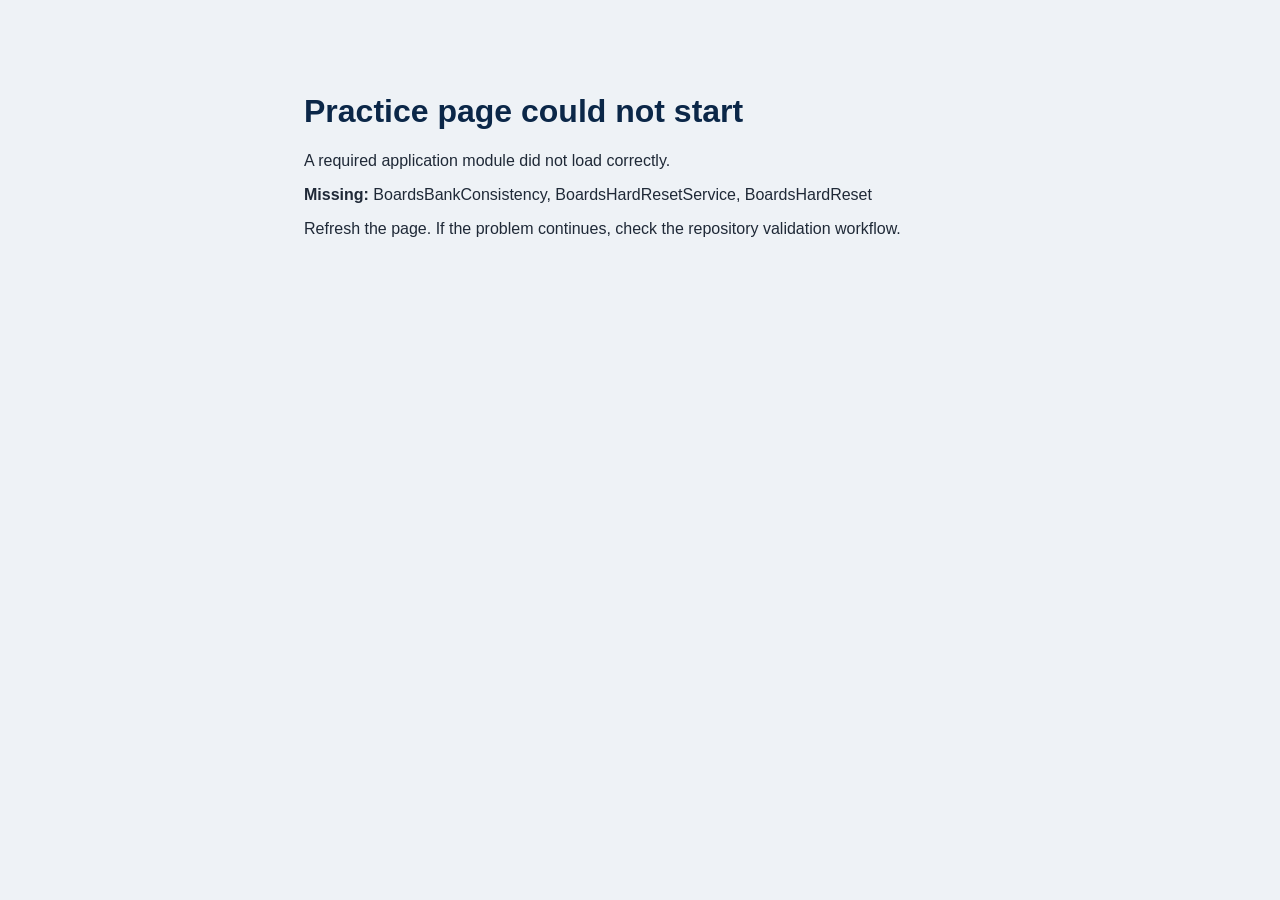
==== commit 3de84a1c: "Present ABPN site separately from question bank identity" ====
--- a/boards.html
+++ b/boards.html
@@ -5,12 +5,12 @@
   <meta name="viewport" content="width=device-width, initial-scale=1.0">
   <meta name="robots" content="noindex, nofollow, noarchive">
   <meta name="referrer" content="strict-origin-when-cross-origin">
-  <title>Psychiatry Board Practice</title>
+  <title>ABPN Psychiatry Study</title>
   <link rel="stylesheet" href="./styles/tokens.css?v=1">
   <link rel="stylesheet" href="./boards-shell.css?v=4">
   <link rel="stylesheet" href="./styles/ui-foundation.css?v=2">
   <link rel="stylesheet" href="./styles/feature-panels.css?v=1">
-  <link rel="stylesheet" href="./styles/device-sync.css?v=3">
+  <link rel="stylesheet" href="./styles/device-sync.css?v=4">
   <link rel="stylesheet" href="./boards-analytics.css?v=4">
   <link rel="stylesheet" href="./boards-builder.css?v=2">
 </head>
@@ -18,8 +18,8 @@
   <div id="dashboardScreen" class="dashboard-screen">
     <header class="dashboard-topbar">
       <div>
-        <div class="dashboard-eyebrow">K&amp;S QUESTION BANK</div>
-        <h1>Psychiatry Board Practice</h1>
+        <div class="dashboard-eyebrow">ABPN PSYCHIATRY STUDY SITE</div>
+        <h1>ABPN Psychiatry Study</h1>
       </div>
       <div class="dashboard-top-actions">
         <a href="./index.html" class="text-link">Original study guide</a>
@@ -29,8 +29,8 @@
     <main class="dashboard-main">
       <section class="welcome-row">
         <div>
-          <h2>Practice dashboard</h2>
-          <p>Create a new randomized set, resume your current set, or review your question-bank status.</p>
+          <h2>Study dashboard</h2>
+          <p>Choose a question bank, create or resume a practice set, and review your progress across the ABPN study site.</p>
         </div>
         <div class="dashboard-region dashboard-region-welcome-tools" data-dashboard-region="welcome-tools"></div>
       </section>
@@ -41,36 +41,19 @@
         <div class="device-sync-heading">
           <div>
             <div class="card-kicker">DEVICE SYNC</div>
-            <h3 id="deviceSyncTitle">Keep your progress available on every device</h3>
-            <p>Your answers are stored in each browser. Google Drive safely transfers the latest study state between your phone, tablet, and computer.</p>
+            <h3 id="deviceSyncTitle">Keep your newest progress on every device</h3>
+            <p>The app securely compares this browser with your private Google Drive copy and uses the clearly newer one.</p>
           </div>
           <div id="deviceSyncStatus" class="device-sync-status neutral" aria-live="polite">Not connected</div>
         </div>
-
-        <div class="device-sync-steps" aria-label="Three steps for moving study progress between devices">
-          <div class="device-sync-step">
-            <span class="device-sync-number">1</span>
-            <div><strong>Start on the device with your newest progress</strong><span>Connect the same Google account you will use on your other devices.</span></div>
-          </div>
-          <div class="device-sync-step">
-            <span class="device-sync-number">2</span>
-            <div><strong>Back up this device</strong><span>Press the backup button before changing devices, or wait for automatic backup to finish.</span></div>
-          </div>
-          <div class="device-sync-step">
-            <span class="device-sync-number">3</span>
-            <div><strong>Restore on the other device</strong><span>Open this page there, connect the same account, then restore Drive onto that browser.</span></div>
-          </div>
+        <div id="deviceSyncMessage" class="device-sync-message" aria-live="polite">
+          <strong>Connect to check your saved progress</strong>
+          <span>Nothing is replaced until the comparison is complete.</span>
         </div>
-
-        <div class="device-sync-actions" role="group" aria-label="Cross-device sync controls">
-          <button type="button" id="deviceSyncConnect" class="primary-button" disabled>Connect Google Drive</button>
-          <button type="button" id="deviceSyncBackup" class="secondary-button" disabled>Back up this device</button>
-          <button type="button" id="deviceSyncRestore" class="secondary-button" disabled>Restore Drive onto this device</button>
-          <button type="button" id="deviceSyncDetails" class="secondary-button">More sync details</button>
+        <div class="device-sync-single-action">
+          <button type="button" id="deviceSyncNow" class="primary-button">Connect and sync</button>
+          <div id="deviceSyncLastSync" class="field-help">No completed sync recorded on this browser.</div>
         </div>
-
-        <div id="deviceSyncMessage" class="device-sync-message" aria-live="polite"><strong>Important:</strong> use one device at a time. Before switching, make sure the latest device has completed a backup.</div>
-        <div id="deviceSyncLastSync" class="field-help">Last successful sync: Never</div>
       </section>
 
       <section class="dashboard-grid">
@@ -169,14 +152,16 @@
 
   <div id="examScreen" class="exam-screen" hidden>
     <div id="examLoading" class="exam-loading">Opening your practice set…</div>
-    <iframe id="examFrame" title="Psychiatry Board Practice Exam"></iframe>
+    <iframe id="examFrame" title="ABPN Psychiatry Practice Exam"></iframe>
   </div>
 
   <script src="https://accounts.google.com/gsi/client" async defer></script>
-  <script src="./boards-config.js?v=5"></script>
+  <script src="./boards-config.js?v=6"></script>
   <script src="./data.js?v=3"></script>
+  <script src="./generated/question-bank-catalog.js?v=1"></script>
   <script src="./questions-global.js?v=2"></script>
-  <script src="./boards-store.js?v=1"></script>
+  <script src="./boards-site-identity.js?v=1"></script>
+  <script src="./boards-store.js?v=2"></script>
   <script src="./boards-core.js?v=5"></script>
   <script src="./ui/dashboard-registry.js?v=1"></script>
   <script src="./ui/panel-templates.js?v=1"></script>
@@ -190,11 +175,14 @@
   <script src="./boards-maintenance.js?v=2"></script>
   <script src="./boards-safety.js?v=1"></script>
   <script src="./boards-question-bank-model.js?v=2"></script>
-  <script src="./boards-visible-drive-client.js?v=1"></script>
+  <script src="./boards-bank-consistency.js?v=1"></script>
+  <script src="./boards-visible-drive-client.js?v=2"></script>
+  <script src="./boards-vault-bank-scope.js?v=1"></script>
   <script src="./boards-drive-backup.js?v=5"></script>
-  <script src="./boards-device-sync.js?v=3"></script>
+  <script src="./boards-device-sync.js?v=4"></script>
   <script src="./boards-question-vault.js?v=3"></script>
-  <script src="./boards-hard-reset.js?v=2"></script>
-  <script src="./boards-init.js?v=5"></script>
+  <script src="./boards-hard-reset-service.js?v=1"></script>
+  <script src="./boards-hard-reset-controller.js?v=1"></script>
+  <script src="./boards-init.js?v=6"></script>
 </body>
 </html>
--- a/styles/device-sync.css
+++ b/styles/device-sync.css
@@ -5,322 +5,172 @@
 }
 
 .device-sync-heading {
-  display:flex;
-  align-items:flex-start;
-  justify-content:space-between;
-  gap:var(--space-4);
+  display: flex;
+  align-items: flex-start;
+  justify-content: space-between;
+  gap: var(--space-4);
 }
 
-.device-sync-heading h3 { margin:3px 0 4px; }
+.device-sync-heading h3 { margin: 3px 0 4px; }
 
 .device-sync-heading p {
-  max-width:820px;
-  margin:0;
-  color:var(--muted);
-  font-size:12px;
-  line-height:1.5;
+  max-width: 820px;
+  margin: 0;
+  color: var(--muted);
+  font-size: 12px;
+  line-height: 1.5;
 }
 
 .device-sync-status {
-  flex:0 0 auto;
-  padding:7px 11px;
-  border:1px solid var(--border);
-  border-radius:999px;
-  background:#f7f9fb;
-  color:var(--muted);
-  font-size:11px;
-  font-weight:850;
-  white-space:nowrap;
+  flex: 0 0 auto;
+  padding: 7px 11px;
+  border: 1px solid var(--border);
+  border-radius: 999px;
+  background: #f7f9fb;
+  color: var(--muted);
+  font-size: 11px;
+  font-weight: 850;
+  white-space: nowrap;
 }
 
-.device-sync-status.good {
-  border-color:#abd6ba;
-  background:#edf8f1;
-  color:#17633a;
+.device-sync-status.good { border-color: #abd6ba; background: #edf8f1; color: #17633a; }
+.device-sync-status.warning { border-color: #e5c778; background: #fff8e8; color: #765500; }
+.device-sync-status.error { border-color: #e7b0b0; background: #fff0f0; color: #8d2626; }
+
+.device-sync-message {
+  display: grid;
+  gap: 4px;
+  margin-top: var(--space-3);
+  padding: 12px var(--space-3);
+  border-left: 4px solid #4a82b3;
+  border-radius: var(--radius-sm);
+  background: rgba(255,255,255,.72);
+  color: #42566a;
+  font-size: 11.5px;
+  line-height: 1.5;
 }
 
-.device-sync-status.warning {
-  border-color:#e5c778;
-  background:#fff8e8;
-  color:#765500;
+.device-sync-message strong { color: var(--navy-dark); font-size: 12px; }
+.device-sync-message span { display: block; }
+
+.device-sync-single-action {
+  display: flex;
+  align-items: center;
+  flex-wrap: wrap;
+  gap: 10px 14px;
+  margin-top: var(--space-3);
 }
 
-.device-sync-status.error {
-  border-color:#e7b0b0;
-  background:#fff0f0;
-  color:#8d2626;
+.device-sync-single-action .primary-button {
+  min-width: 190px;
 }
 
-.device-sync-comparison {
-  display:grid;
-  grid-template-columns:minmax(0,1fr) 42px minmax(0,1fr);
-  gap:10px;
-  align-items:stretch;
-  margin-top:var(--space-4);
+.device-sync-single-action .field-help { margin: 0; }
+
+/* Device Sync is intentionally the only visible cloud-sync control. */
+#driveBackupSection { display: none !important; }
+
+.device-sync-dialog button:disabled { cursor: not-allowed; opacity: .45; }
+
+.device-sync-copy-kicker {
+  display: block;
+  color: #557086;
+  font-size: 10px;
+  font-weight: 900;
+  letter-spacing: .08em;
+  text-transform: uppercase;
 }
 
-.device-sync-copy {
-  min-width:0;
-  padding:14px;
-  border:1px solid #c8d9e7;
-  border-radius:var(--radius-md);
-  background:rgba(255,255,255,.88);
+.device-sync-choice-copy strong {
+  display: block;
+  margin-top: 6px;
+  color: var(--navy-dark);
+  font-size: 16px;
+  font-variant-numeric: tabular-nums;
+  line-height: 1.3;
 }
 
-.device-sync-copy-kicker {
-  display:block;
-  color:#557086;
-  font-size:10px;
-  font-weight:900;
-  letter-spacing:.08em;
-  text-transform:uppercase;
+.device-sync-choice-copy p {
+  margin: 7px 0 0;
+  color: var(--muted);
+  font-size: 11px;
+  line-height: 1.45;
 }
 
-.device-sync-copy strong,
-.device-sync-choice-copy strong {
-  display:block;
-  margin-top:6px;
-  color:var(--navy-dark);
-  font-size:16px;
-  font-variant-numeric:tabular-nums;
-  line-height:1.3;
-}
-
-.device-sync-copy p,
-.device-sync-choice-copy p {
-  margin:7px 0 0;
-  color:var(--muted);
-  font-size:11px;
-  line-height:1.45;
-}
-
-.device-sync-bridge {
-  display:flex;
-  align-items:center;
-  justify-content:center;
-  color:#4a82b3;
-  font-size:22px;
-  font-weight:900;
-}
-
-.device-sync-timezone {
-  margin-top:7px;
-  color:var(--muted);
-  font-size:10.5px;
-  text-align:right;
-}
-
-.device-sync-message {
-  display:grid;
-  gap:4px;
-  margin-top:var(--space-3);
-  padding:11px var(--space-3);
-  border-left:4px solid #4a82b3;
-  border-radius:var(--radius-sm);
-  background:#f8fbfe;
-  color:#42566a;
-  font-size:11.5px;
-  line-height:1.5;
-}
-
-.device-sync-message strong {
-  color:var(--navy-dark);
-  font-size:12px;
-}
-
-.device-sync-message span { display:block; }
-
-.device-sync-actions {
-  display:flex;
-  flex-wrap:wrap;
-  gap:var(--space-2);
-  margin-top:var(--space-3);
-}
-
-.device-sync-actions button:disabled,
-.device-sync-dialog button:disabled {
-  cursor:not-allowed;
-  opacity:.45;
-}
-
-.device-sync-steps {
-  display:grid;
-  grid-template-columns:repeat(3,minmax(0,1fr));
-  gap:10px;
-  margin-top:var(--space-4);
-}
-
-.device-sync-step {
-  display:grid;
-  grid-template-columns:28px minmax(0,1fr);
-  gap:9px;
-  align-items:flex-start;
-  padding:11px;
-  border:1px solid #cfdeeb;
-  border-radius:var(--radius-md);
-  background:rgba(255,255,255,.78);
-}
-
-.device-sync-number {
-  display:flex;
-  width:28px;
-  height:28px;
-  align-items:center;
-  justify-content:center;
-  border-radius:50%;
-  background:var(--blue);
-  color:#fff;
-  font-size:12px;
-  font-weight:900;
-}
-
-.device-sync-step strong,
-.device-sync-step span { display:block; }
-
-.device-sync-step strong {
-  color:var(--navy-dark);
-  font-size:12px;
-  line-height:1.35;
-}
-
-.device-sync-step div > span {
-  margin-top:4px;
-  color:var(--muted);
-  font-size:11px;
-  line-height:1.45;
-}
-
-.device-sync-footer {
-  display:flex;
-  flex-wrap:wrap;
-  justify-content:space-between;
-  gap:8px 14px;
-  margin-top:var(--space-3);
-}
-
-.device-sync-footer .field-help { margin:0; }
-
 .device-sync-dialog {
-  width:min(760px,calc(100vw - 28px));
-  max-height:calc(100vh - 28px);
-  padding:0;
-  border:0;
-  border-radius:var(--radius-lg);
-  box-shadow:0 24px 70px rgba(23,43,64,.28);
-  background:#fff;
-  color:var(--navy-dark);
+  width: min(760px, calc(100vw - 28px));
+  max-height: calc(100vh - 28px);
+  padding: 0;
+  border: 0;
+  border-radius: var(--radius-lg);
+  box-shadow: 0 24px 70px rgba(23,43,64,.28);
+  background: #fff;
+  color: var(--navy-dark);
 }
 
 .device-sync-dialog::backdrop {
-  background:rgba(22,39,56,.62);
-  backdrop-filter:blur(2px);
+  background: rgba(22,39,56,.62);
+  backdrop-filter: blur(2px);
 }
 
-.device-sync-dialog-card {
-  display:block;
-  margin:0;
-  padding:22px;
-  overflow:auto;
-}
-
-.device-sync-dialog-heading {
-  display:flex;
-  align-items:flex-start;
-  justify-content:space-between;
-  gap:18px;
-}
-
-.device-sync-dialog-heading h3 {
-  margin:4px 0 0;
-  font-size:22px;
-}
+.device-sync-dialog-card { display: block; margin: 0; padding: 22px; overflow: auto; }
+.device-sync-dialog-heading { display: flex; align-items: flex-start; justify-content: space-between; gap: 18px; }
+.device-sync-dialog-heading h3 { margin: 4px 0 0; font-size: 22px; }
 
 .device-sync-dialog-close {
-  width:36px;
-  height:36px;
-  border:1px solid var(--border);
-  border-radius:50%;
-  background:#fff;
-  color:var(--navy-dark);
-  font-size:24px;
-  line-height:1;
-  cursor:pointer;
+  width: 36px;
+  height: 36px;
+  border: 1px solid var(--border);
+  border-radius: 50%;
+  background: #fff;
+  color: var(--navy-dark);
+  font-size: 24px;
+  line-height: 1;
+  cursor: pointer;
 }
 
 .device-sync-dialog-reason {
-  margin:14px 0 0;
-  padding:10px 12px;
-  border-left:4px solid #d3a329;
-  border-radius:var(--radius-sm);
-  background:#fff8e8;
-  color:#654d11;
-  font-size:12px;
-  line-height:1.5;
+  margin: 14px 0 0;
+  padding: 10px 12px;
+  border-left: 4px solid #d3a329;
+  border-radius: var(--radius-sm);
+  background: #fff8e8;
+  color: #654d11;
+  font-size: 12px;
+  line-height: 1.5;
 }
 
 .device-sync-dialog-comparison {
-  display:grid;
-  grid-template-columns:repeat(2,minmax(0,1fr));
-  gap:12px;
-  margin-top:16px;
+  display: grid;
+  grid-template-columns: repeat(2,minmax(0,1fr));
+  gap: 12px;
+  margin-top: 16px;
 }
 
 .device-sync-choice-copy {
-  display:flex;
-  min-width:0;
-  flex-direction:column;
-  padding:15px;
-  border:1px solid #c8d9e7;
-  border-radius:var(--radius-md);
-  background:#f8fbfe;
+  display: flex;
+  min-width: 0;
+  flex-direction: column;
+  padding: 15px;
+  border: 1px solid #c8d9e7;
+  border-radius: var(--radius-md);
+  background: #f8fbfe;
 }
 
-.device-sync-choice-copy .primary-button {
-  width:100%;
-  margin-top:16px;
-}
+.device-sync-choice-copy .primary-button { width: 100%; margin-top: 16px; }
+.device-sync-choice-copy small { display: block; margin-top: 8px; color: var(--muted); font-size: 10.5px; line-height: 1.45; }
+.device-sync-dialog-actions { display: flex; flex-wrap: wrap; justify-content: flex-end; gap: 8px; margin-top: 16px; }
+.device-sync-dialog-status { min-height: 20px; margin-top: 10px; color: var(--muted); font-size: 11px; line-height: 1.4; }
+.device-sync-dialog-status.error { color: #8d2626; }
+.device-sync-dialog-status.good { color: #17633a; }
 
-.device-sync-choice-copy small {
-  display:block;
-  margin-top:8px;
-  color:var(--muted);
-  font-size:10.5px;
-  line-height:1.45;
-}
-
-.device-sync-dialog-actions {
-  display:flex;
-  flex-wrap:wrap;
-  justify-content:flex-end;
-  gap:8px;
-  margin-top:16px;
-}
-
-.device-sync-dialog-status {
-  min-height:20px;
-  margin-top:10px;
-  color:var(--muted);
-  font-size:11px;
-  line-height:1.4;
-}
-
-.device-sync-dialog-status.error { color:#8d2626; }
-.device-sync-dialog-status.good { color:#17633a; }
-
-@media (max-width:850px) {
-  .device-sync-comparison { grid-template-columns:1fr; }
-  .device-sync-bridge { min-height:24px; transform:rotate(90deg); }
-  .device-sync-steps { grid-template-columns:1fr; }
-  .device-sync-timezone { text-align:left; }
-}
-
-@media (max-width:620px) {
-  .device-sync-heading { flex-direction:column; }
-  .device-sync-status { align-self:flex-start; }
-  .device-sync-actions > * { flex:1 1 180px; }
-  .device-sync-copy strong,
-  .device-sync-choice-copy strong { font-size:14px; }
-  .device-sync-dialog-card { padding:17px; }
-  .device-sync-dialog-comparison { grid-template-columns:1fr; }
-  .device-sync-dialog-actions > * { flex:1 1 160px; }
-}
+@media (max-width: 620px) {
+  .device-sync-heading { flex-direction: column; }
+  .device-sync-status { align-self: flex-start; }
+  .device-sync-single-action { align-items: stretch; }
+  .device-sync-single-action .primary-button { width: 100%; }
+  .device-sync-choice-copy strong { font-size: 14px; }
+  .device-sync-dialog-card { padding: 17px; }
+  .device-sync-dialog-comparison { grid-template-columns: 1fr; }
+  .device-sync-dialog-actions > * { flex: 1 1 160px; }
+}
